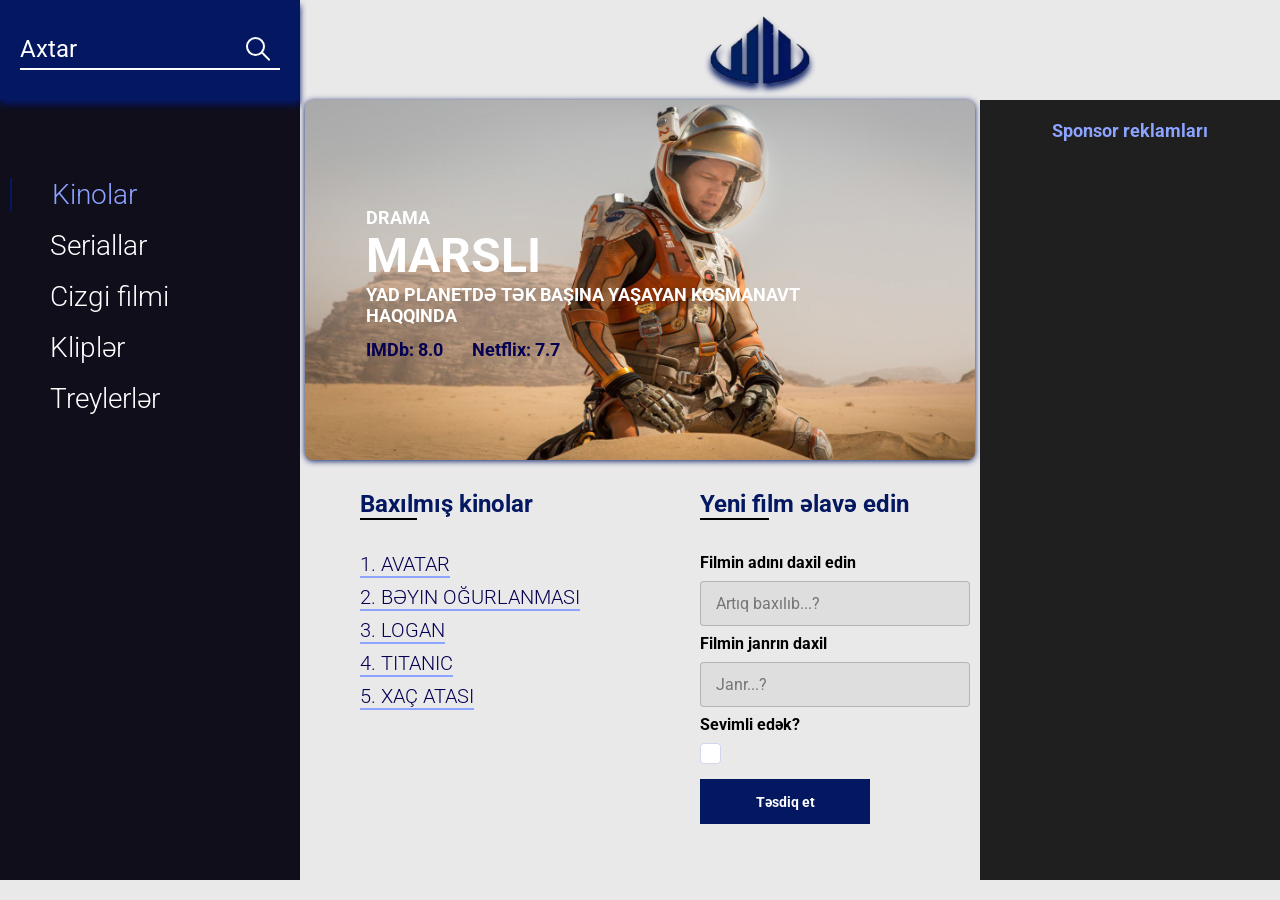
==== index.html @ 937dcf1e "end" ====
<!DOCTYPE html>
<html lang="en">
<head>
    <meta charset="UTF-8">
    <meta name="viewport" content="width=device-width, initial-scale=1.0">
    <title>JavaScript Movie DB</title>
    <link href="https://fonts.googleapis.com/css?family=Roboto:300,400,700&display=swap&subset=cyrillic-ext" rel="stylesheet">
    <link rel="stylesheet" href="style.css">
</head>
<body>
    <header class="header">
        <div class="header_search">
            <form action="#">
                <input type="text" placeholder="Axtar">
            </form>
        </div>
        <div class="header_logo">
            <img src="icons/logo.png" alt="logo" width="100px">
        </div>
    </header>
    <main class="promo">
        <div class="promo_menu">
            <nav class="promo_menu-list">
                <ul>
                    <li><a class="promo_menu-item promo_menu-item_active" href="#">Kinolar</a></li>
                    <li><a class="promo_menu-item" href="#">Seriallar</a></li>
                    <li><a class="promo_menu-item" href="#">Cizgi filmi</a></li>
                    <li><a class="promo_menu-item" href="#">Kliplər</a></li>
                    <li><a class="promo_menu-item" href="#">Treylerlər</a></li>
                </ul>
            </nav>
        </div>
        <div class="promo_content">
            <div class="promo_bg">
                <div class="promo_genre">Komediya</div>
                <div class="promo_title">MARSLI</div>
                <div class="promo_descr">YAD PLANETDƏ TƏK BAŞINA YAŞAYAN KOSMANAVT HAQQINDA</div>
                <div class="promo_ratings">
                    <span>IMDb: 8.0</span>
                    <span>Netflix: 7.7</span>
                </div>
            </div>
            <div class="promo_interactive">
                <div>
                    <div class="promo_interactive-title">Baxılmış kinolar</div>
                    <ul class="promo_interactive-list">
                        <li class="promo_interactive-item">Rembo
                            <div class="delete"></div>
                        </li>
                        <li class="promo_interactive-item">LOST
                            <div class="delete"></div>
                        </li>
                        <li class="promo_interactive-item">Vikings
                            <div class="delete"></div>
                        </li>
                        <li class="promo_interactive-item">KON TIKI
                            <div class="delete"></div>
                        </li>
                        <li class="promo_interactive-item">Black Hawk Down
                            <div class="delete"></div>
                        </li>
                    </ul>
                </div>
                <div>
                    <form class="add">
                        <div class="promo_interactive-title">Yeni film əlavə edin</div>
                        <span>Filmin adını daxil edin</span>
                        <input class="adding_input" type="text" placeholder="Artıq baxılıb...?">
                        <span>Filmin janrın daxil</span>
                        <input class="adding_input_genre" type="text" placeholder="Janr...?">
                        <span>Sevimli edək?</span>
                           <label class="checkbox path">
                            <input type="checkbox">
                            <svg viewBox="0 0 21 21">
                                <path d="M5,10.75 L8.5,14.25 L19.4,2.3 C18.8333333,1.43333333 18.0333333,1 17,1 L4,1 C2.35,1 1,2.35 1,4 L1,17 C1,18.65 2.35,20 4,20 L17,20 C18.65,20 20,18.65 20,17 L20,7.99769186"></path>
                            </svg>
                        </label>
                        <button>Təsdiq et</button>
                    </form>
                </div>
            </div>
        </div>
        <div class="promo_adv">
            <div class="promo_adv-title">Sponsor reklamları</div>
            <img src="img/2.png" alt="some picture">
            <img src="img/3.png" alt="some picture">
            <img src="img/4.png" alt="some picture">
        </div>
    </main>

    <script src="script.js"></script>
</body>
</html>
---- style.css ----
* {
    box-sizing: border-box;
    margin: 0;
    padding: 0;
    font-family: 'Roboto', sans-serif
}
body{ background-color: #e9e9e9;}

.header {
    display: flex;
    height: 100px;
    filter: drop-shadow(0px 5px 3px #041761);
    
}

.header_search {
    display: flex;
    justify-content: center;
    align-items: center;
    height: 100%;
    width: 300px;
    background: #041761;
}

.header_search form {
    position: relative;
    width: 260px;
    height: 30px
}

.header_search form input {
    width: 100%;
    border: none;
    border-bottom: 2px solid #fff;
    background-color: transparent;
    color: #fff;
    font-size: 24px;
    line-height: 28px;
    padding-bottom: 5px;
    outline: none
}

.header_search form input::placeholder {
    color: #fff
}

.header_search form:after {
    content: '';
    display: block;
    position: absolute;
    top: 2px;
    right: 10px;
    background: url("icons/search.svg");
    width: 24px;
    height: 24px
}

.header_logo {
    display: flex;
    justify-content: center;
    align-items: center;
    height: 100%;
    width: calc(100% - 360px)
}

.promo {
    height: 780px;
    display: flex
}

.promo_menu {
    width: 300px;
    height: 100%;
    background: #100e1b;
    padding: 60px 0 0 10px
}

.promo_menu-item {
    display: block;
    font-size: 28px;
    line-height: 33px;
    color: white;
    text-decoration: none;
    font-weight: 300;
    padding-left: 40px;
    margin-top: 18px
}

.promo_menu-item:hover {
    color: #8ca3ff
}

.promo_menu-item_active {
    border-left: 2px solid #041761;
    color: #8ca3ff;
}

.promo_content {
    width: calc(100% - 600px)
}

.promo_bg {
    height: 360px;
    background: url("img/mars.webp") center/cover no-repeat;
    background-position: top;
    padding: 107px 0 0 61px;
    filter: drop-shadow(0px 1px 3px #041761);
    border-radius: 8px;
    margin-left: 5px;
    margin-right: 5px;
}

.promo_genre {
    font-weight: bold;
    font-size: 18px;
    line-height: 21px;
    color: #FFFFFF;
    text-transform: uppercase
}

.promo_title {
    font-weight: bold;
    font-size: 48px;
    line-height: 56px;
    color: #FFFFFF;
    text-transform: uppercase;
}

.promo_descr {
    width: 481px;
    font-weight: bold;
    font-size: 18px;
    line-height: 21px;
    color: #FFFFFF;
    text-transform: uppercase
}

.promo_ratings {
    margin-top: 13px
}

.promo_ratings span {
    font-weight: bold;
    font-size: 18px;
    line-height: 21px;
    color: #050052;
    margin-right: 25px
}

.promo_interactive {
    display: flex
}

.promo_interactive>div {
    width: 50%;
    padding: 30px 0 0 60px
}

.promo_interactive-title {
    display: inline-block;
    font-weight: bold;
    font-size: 24px;
    line-height: 28px;
    color: #041761;
}

.promo_interactive-title:after {
    content: '';
    display: block;
    width: 33%;
    height: 2px;
    background-color: #000
}

.promo_interactive-list {
    list-style-type: none;
    margin-top: 35px;
    display: flex;
    flex-direction: column;
    align-items: flex-start
}

.promo_interactive-item {
    display: inline-block;
    position: relative;
    font-weight: 300;
    font-size: 20px;
    line-height: 18px;
    color: #050052;
    margin-bottom: 15px;
    padding-right: 40px;
    text-transform: uppercase
}

.promo_interactive-item span {
    display: block;
    position: absolute;
    left: -30px;
    top: 50%;
    transform: translateY(-50%);
    width: 20px;
    height: 20px;
    background: url("icons/Star.svg") center/cover no-repeat;
}

.promo_interactive-item:before {
    content: '';
    position: absolute;
    bottom: -5px;
    display: block;
    width: calc(100% - 40px);
    height: 2px;
    background-color: #8ca3ff
}

.promo_interactive-item:hover .delete {
    content: '';
    display: block;
    position: absolute;
    right: 0px;
    top: 50%;
    transform: translateY(-50%);
    width: 20px;
    height: 20px;
    background: url("icons/trash.png") center/cover no-repeat;
    cursor: pointer
}

.promo_interactive .add .promo_interactive-title {
    margin-bottom: 25px
}

.promo_interactive .add span {
    display: block;
    margin: 10px 0;
    font-weight: bold;
    font-size: 16px;
    line-height: 16px;
    color: #000000
}

.promo_interactive .add .yes {
    display: inline;
    margin-left: 10px
}

.promo_interactive .add input[type="text"] {
    width: 270px;
    height: 45px;
    line-height: 50px;
    font-size: 16px;
    background: rgba(196, 196, 196, 0.29);
    border: 1px solid rgba(0, 0, 0, 0.19);
    padding: 0 15px;
    outline: none;
    border-radius: 4px
}

.promo_interactive .add button {
    display: block;
    margin-top: 15px;
    width: 170px;
    height: 45px;
    background: #041761;
    font-weight: bold;
    font-size: 14px;
    line-height: 14px;
    color: #FFFFFF;
    border: none;
    outline: none;
    cursor: pointer
}

.promo_interactive .add button:active {
    transform: scale(0.95)
}

.promo_adv {
    background: #1f1f1f;
    width: 300px;
    height: 100%
}

.promo_adv-title {
    font-weight: bold;
    font-size: 18px;
    line-height: 21px;
    color: #8ca3ff;
    margin: 20px 0;
    text-align: center
}

.promo_adv img {
    width: 100%;
    margin-bottom: 10px
}

.adding_input:hover
{
    animation-name: adding_input;
    animation-duration: 0.8s;
    transform: scale(1.1);
}
@keyframes adding_input {
    0%{}
    25%{transform: scale(1);}
    /* 50%{transform: scale(1.2);}  */
    /* 75%{transform: scale(1.3);} */
    100%{transform: scale(1.1);}   
}

.adding_input_genre:hover
{
    animation-name: adding_input_genre;
    animation-duration: 0.8s;
    transform: scale(1.1);
}
@keyframes adding_input_genre {
    0%{}
    25%{transform: scale(1);}
    /* 50%{transform: scale(1.2);}  */
    /* 75%{transform: scale(1.3);} */
    100%{transform: scale(1.1);}   
}

.checkbox {
    --background: #fff;
    --border: #D1D6EE;
    --border-hover: #BBC1E1;
    --border-active: #1E2235;
    --tick: #fff;
    position: relative;
    input,
    svg {
        width: 21px;
        height: 21px;
        display: block;
    }
    input {
        -webkit-appearance: none;
        -moz-appearance: none;
        position: relative;
        outline: none;
        background: var(--background);
        border: none;
        margin: 0;
        padding: 0;
        cursor: pointer;
        border-radius: 4px;
        transition: box-shadow .3s;
        box-shadow: inset 0 0 0 var(--s, 1px) var(--b, var(--border));
        &:hover {
            --s: 2px;
            --b: var(--border-hover);
        }
        &:checked {
            --b: var(--border-active);
        }
    }
    svg {
        pointer-events: none;
        fill: none;
        stroke-width: 2px;
        stroke-linecap: round;
        stroke-linejoin: round;
        stroke: var(--stroke, var(--border-active));
        position: absolute;
        top: 0;
        left: 0;
        width: 21px;
        height: 21px;
        transform: scale(var(--scale, 1)) translateZ(0);
    }
    &.path {
        input {
            &:checked {
                --s: 2px;
                transition-delay: .4s;
                & + svg {
                    --a: 16.1 86.12;
                    --o: 102.22;
                }
            }
        }
        svg {
            stroke-dasharray: var(--a, 86.12);
            stroke-dashoffset: var(--o, 86.12);
            transition: stroke-dasharray .6s, stroke-dashoffset .6s;
        }
    }
} 

button:hover{
transform: scale(1.05);
transition: 0.3s;


}
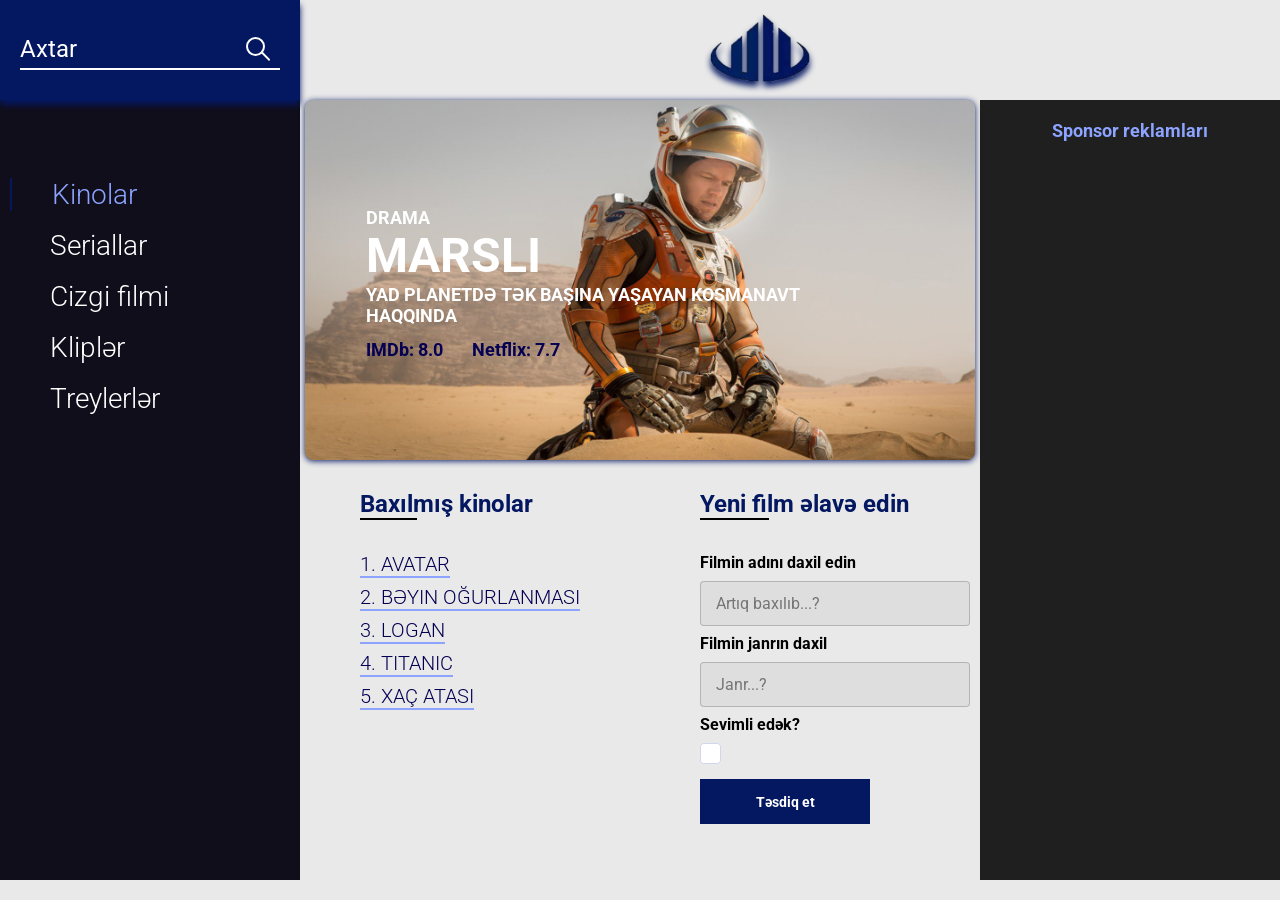
==== commit 96c8c7c3: "end" ====
--- a/index.html
+++ b/index.html
@@ -1,12 +1,15 @@
 <!DOCTYPE html>
 <html lang="en">
+
 <head>
     <meta charset="UTF-8">
     <meta name="viewport" content="width=device-width, initial-scale=1.0">
     <title>JavaScript Movie DB</title>
-    <link href="https://fonts.googleapis.com/css?family=Roboto:300,400,700&display=swap&subset=cyrillic-ext" rel="stylesheet">
+    <link href="https://fonts.googleapis.com/css?family=Roboto:300,400,700&display=swap&subset=cyrillic-ext"
+        rel="stylesheet">
     <link rel="stylesheet" href="style.css">
 </head>
+
 <body>
     <header class="header">
         <div class="header_search">
@@ -15,7 +18,9 @@
             </form>
         </div>
         <div class="header_logo">
-            <img src="icons/logo.png" alt="logo" width="100px">
+            <a href="https://www.instagram.com/aspa.education_center/"> <img id="emblem" src="icons/logo.png" alt="logo"
+                    width="100px">
+            </a>
         </div>
     </header>
     <main class="promo">
@@ -69,10 +74,12 @@
                         <span>Filmin janrın daxil</span>
                         <input class="adding_input_genre" type="text" placeholder="Janr...?">
                         <span>Sevimli edək?</span>
-                           <label class="checkbox path">
+                        <label class="checkbox path">
                             <input type="checkbox">
                             <svg viewBox="0 0 21 21">
-                                <path d="M5,10.75 L8.5,14.25 L19.4,2.3 C18.8333333,1.43333333 18.0333333,1 17,1 L4,1 C2.35,1 1,2.35 1,4 L1,17 C1,18.65 2.35,20 4,20 L17,20 C18.65,20 20,18.65 20,17 L20,7.99769186"></path>
+                                <path
+                                    d="M5,10.75 L8.5,14.25 L19.4,2.3 C18.8333333,1.43333333 18.0333333,1 17,1 L4,1 C2.35,1 1,2.35 1,4 L1,17 C1,18.65 2.35,20 4,20 L17,20 C18.65,20 20,18.65 20,17 L20,7.99769186">
+                                </path>
                             </svg>
                         </label>
                         <button>Təsdiq et</button>
@@ -90,4 +97,5 @@
 
     <script src="script.js"></script>
 </body>
+
 </html>
--- a/style.css
+++ b/style.css
@@ -52,16 +52,32 @@
     right: 10px;
     background: url("icons/search.svg");
     width: 24px;
-    height: 24px
-}
-
-.header_logo {
+    height: 24px;
+    /* background-size:
+    background-position: center; */
+}
+
+.header_logo{
     display: flex;
     justify-content: center;
     align-items: center;
     height: 100%;
-    width: calc(100% - 360px)
-}
+    width: calc(100% - 360px);
+    /* animation-name: emblem;
+    animation-iteration-count: infinite;  */
+}
+#emblem:hover{ animation-name: emblem;
+     animation-duration: 1s;
+animation-iteration-count: infinite;
+}
+
+@keyframes emblem {
+0%{transform: translateY(0px);}
+50%{transform: translateY(-10px);}
+/* 75%{transform: translateY(-4px);} */
+100%{transform: translateY(0px);}
+}
+
 
 .promo {
     height: 780px;
@@ -395,4 +411,13 @@
 transition: 0.3s;
 
 
-}+}
+
+/* .header_logo:hover {
+animation-name: logo;
+animation-iteration-count: infinite;
+}
+@keyframes logo {
+    0%{margin-top: 10px;}
+    100%{margin-bottom: 10px;}
+} */
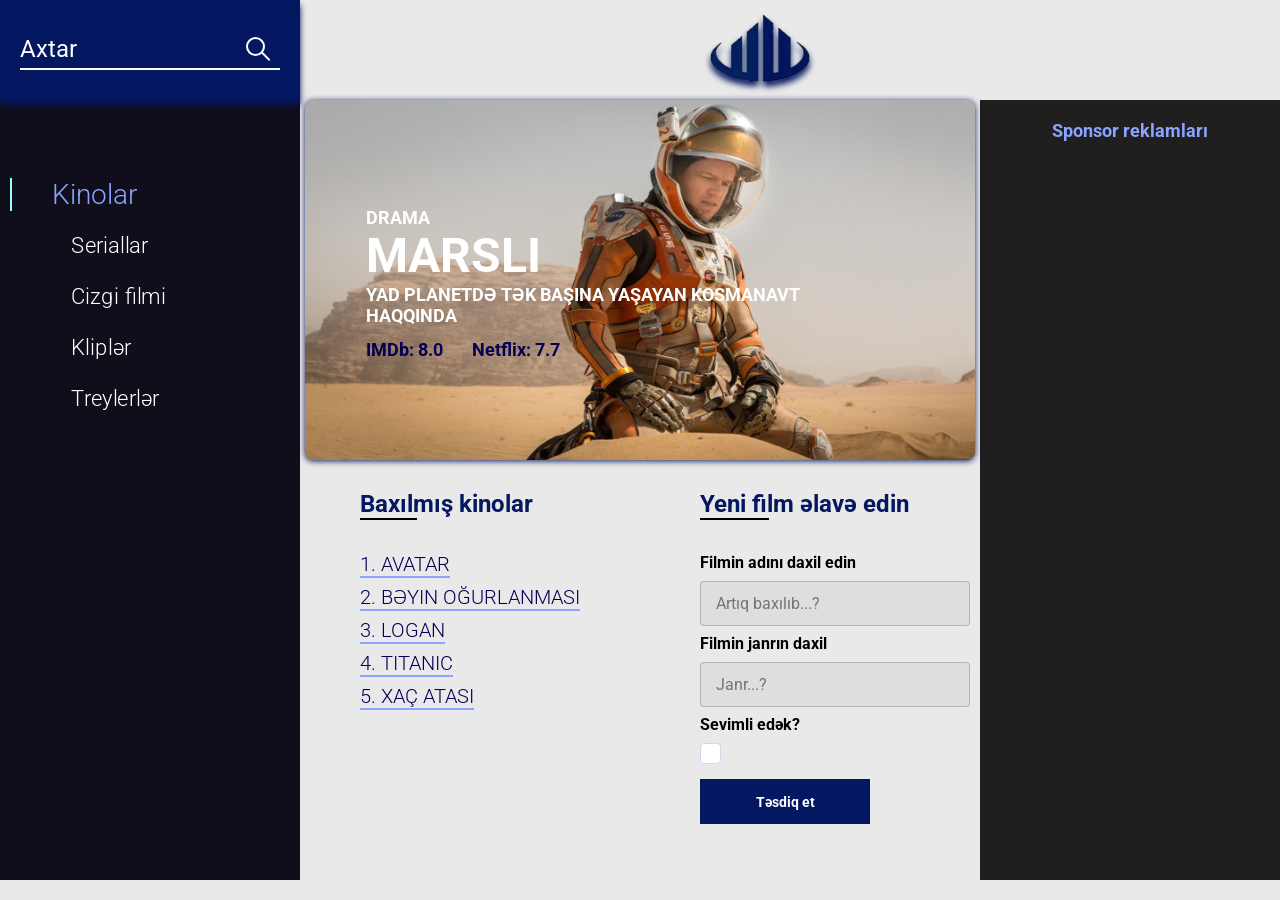
==== commit 62d7c7dd: "sen cani qutar:(" ====
--- a/index.html
+++ b/index.html
@@ -28,10 +28,10 @@
             <nav class="promo_menu-list">
                 <ul>
                     <li><a class="promo_menu-item promo_menu-item_active" href="#">Kinolar</a></li>
-                    <li><a class="promo_menu-item" href="#">Seriallar</a></li>
-                    <li><a class="promo_menu-item" href="#">Cizgi filmi</a></li>
-                    <li><a class="promo_menu-item" href="#">Kliplər</a></li>
-                    <li><a class="promo_menu-item" href="#">Treylerlər</a></li>
+                    <li><div class="border"></div><a class="promo_menu-item" href="#">Seriallar</a></li>
+                    <li><div class="border"></div><a class="promo_menu-item" href="#">Cizgi filmi</a></li>
+                    <li><div class="border"></div><a class="promo_menu-item" href="#">Kliplər</a></li>
+                    <li><div class="border"></div><a class="promo_menu-item" href="#">Treylerlər</a></li>
                 </ul>
             </nav>
         </div>
--- a/style.css
+++ b/style.css
@@ -99,16 +99,36 @@
     text-decoration: none;
     font-weight: 300;
     padding-left: 40px;
-    margin-top: 18px
+    margin-top: 18px;
+    transform: scale(0.8);
 }
 
 .promo_menu-item:hover {
-    color: #8ca3ff
+    color: #8ca3ff;
+transform: scale(0.9);
+transition: 0.3s;
+animation-name: xet;
+animation-duration: 0.1s;
+animation-delay: 0.5s;
+/* border-left: 0.5px solid #579b9b; */
+animation-fill-mode: forwards;
+
+}
+@keyframes xet {
+     0%{border-left: 1px solid #579b9b;} 
+     25%{border-left: 1px solid #579b9b;}
+    50%{border-left: 1.5px solid #579b9b;} 
+    100%{border-left: 2px solid #579b9b;}
 }
 
 .promo_menu-item_active {
-    border-left: 2px solid #041761;
+    border-left: 2px solid #97ffff;
     color: #8ca3ff;
+    transform: scale(1);
+}
+.promo_menu-item_active:hover{
+    transform: scale(1);
+    transition: 0.3s;
 }
 
 .promo_content {
@@ -314,30 +334,33 @@
 .adding_input:hover
 {
     animation-name: adding_input;
-    animation-duration: 0.8s;
+    animation-duration: 0.7s;
     transform: scale(1.1);
 }
 @keyframes adding_input {
-    0%{}
-    25%{transform: scale(1);}
+    0%{transform: scale(1);}
+    25%{transform: scale(1.1);}
     /* 50%{transform: scale(1.2);}  */
     /* 75%{transform: scale(1.3);} */
-    100%{transform: scale(1.1);}   
+    50%{transform: scale(1);}
+    100%{transform: scale(1.1);}
 }
 
 .adding_input_genre:hover
 {
     animation-name: adding_input_genre;
-    animation-duration: 0.8s;
+    animation-duration: 0.7s;
     transform: scale(1.1);
 }
 @keyframes adding_input_genre {
-    0%{}
-    25%{transform: scale(1);}
+    0%{transform: scale(1);}
+    25%{transform: scale(1.1);}
     /* 50%{transform: scale(1.2);}  */
     /* 75%{transform: scale(1.3);} */
-    100%{transform: scale(1.1);}   
-}
+    50%{transform: scale(1);}
+    100%{transform: scale(1.1);}
+    }   
+
 
 .checkbox {
     --background: #fff;
@@ -420,4 +443,5 @@
 @keyframes logo {
     0%{margin-top: 10px;}
     100%{margin-bottom: 10px;}
-} */+} */
+/* a */
